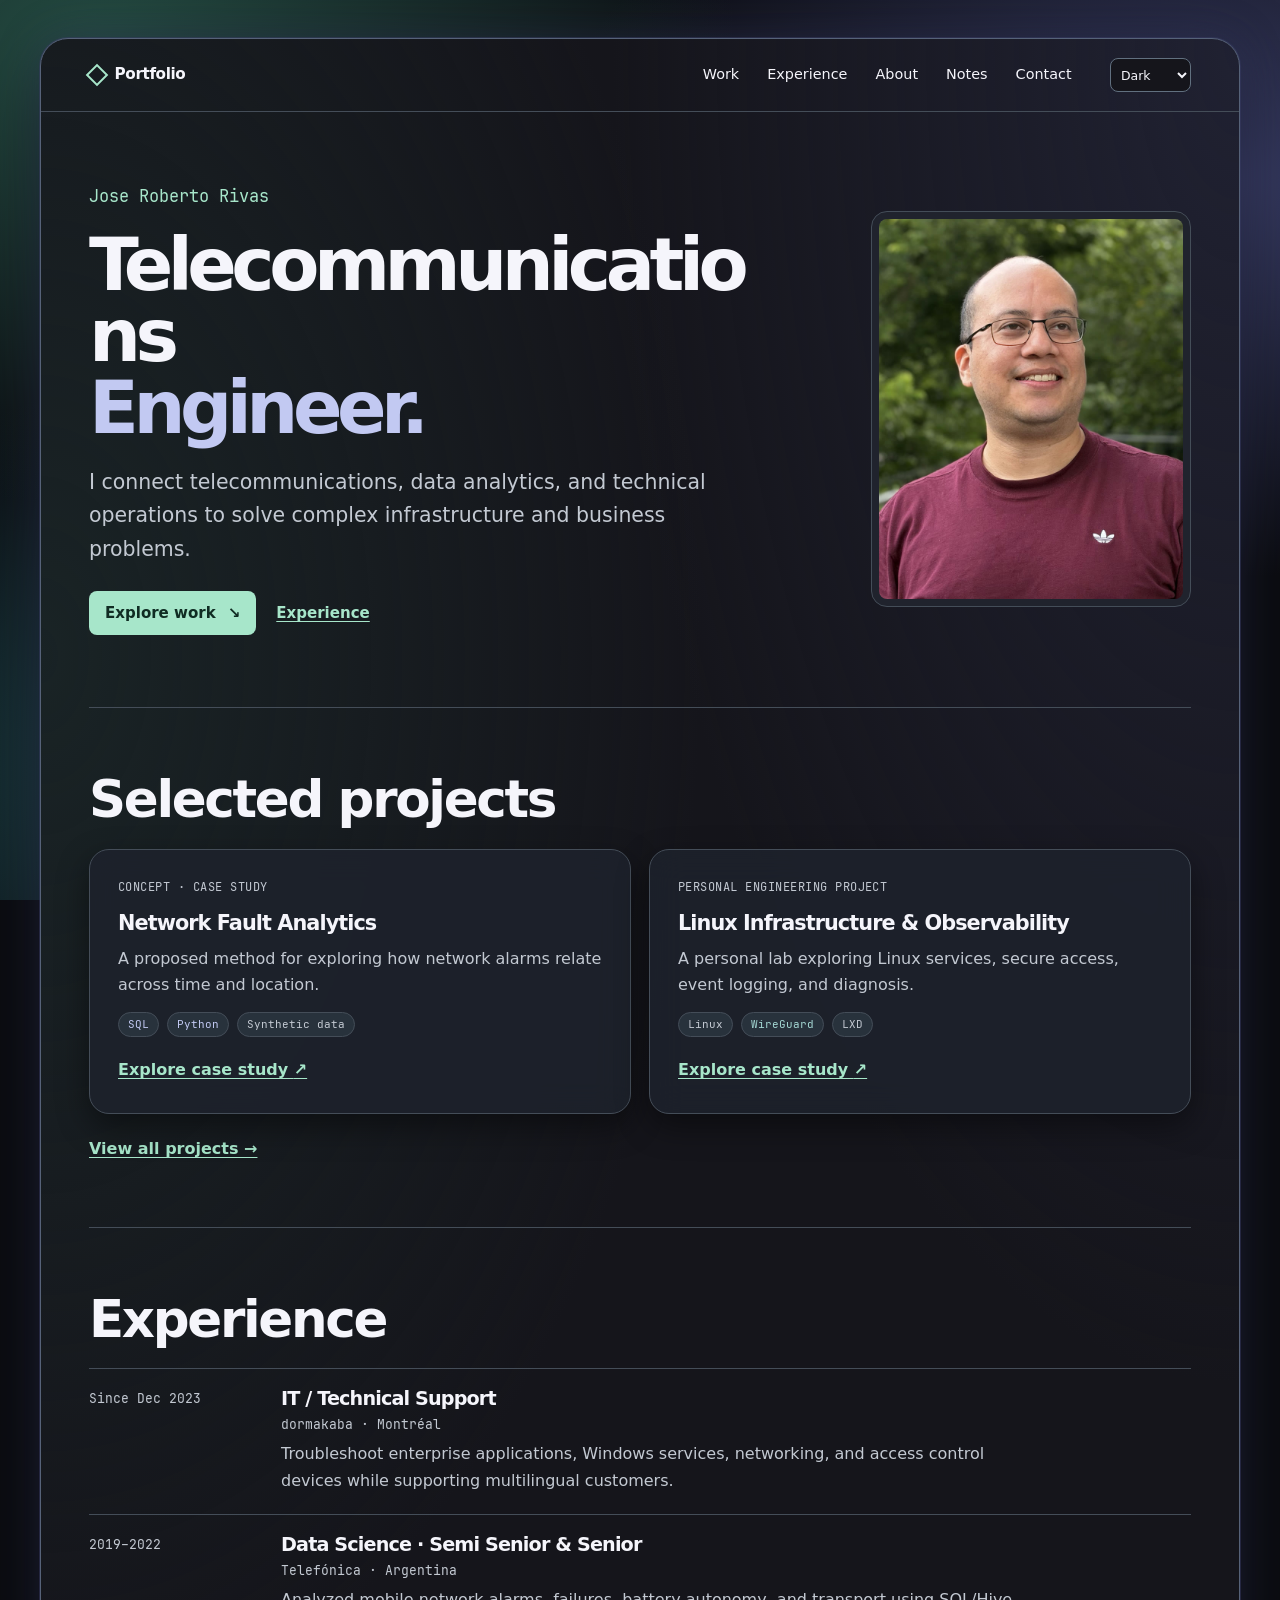
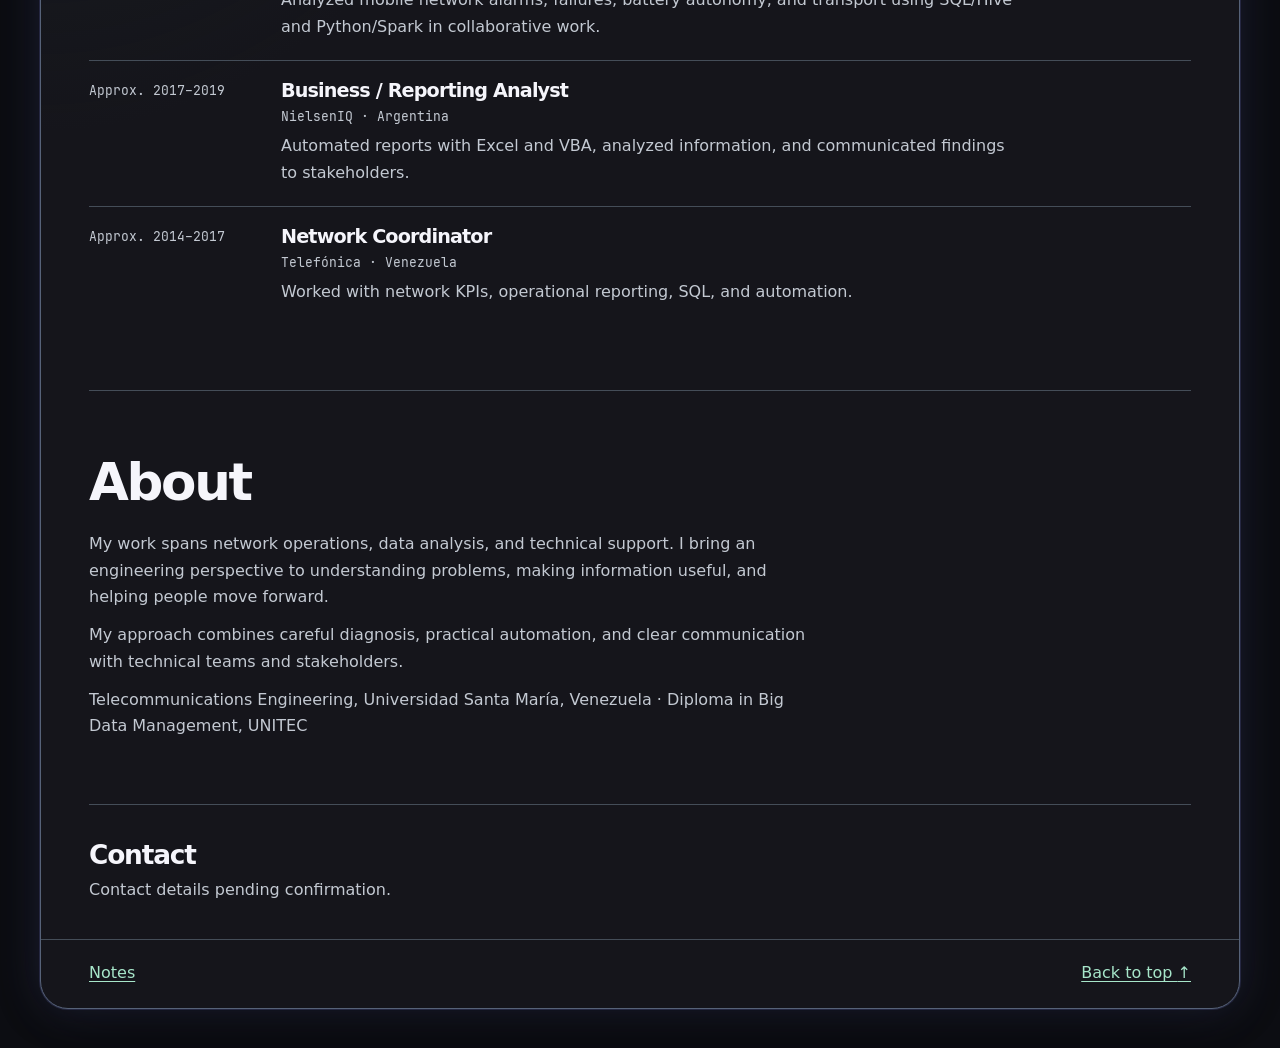
==== site/index.html @ 0d496533 "Initialize portfolio with Model 5" ====
<!doctype html>
<html lang="en">
<head>
  <meta charset="utf-8">
  <meta name="viewport" content="width=device-width, initial-scale=1">
  <title>Jose Roberto Rivas | Telecommunications Engineer</title>
  <meta name="description" content="I connect telecommunications, data analytics, and technical operations to solve complex infrastructure and business problems.">
  <link rel="icon" href="data:,">
  <script src="assets/js/main.js"></script>
  <link rel="stylesheet" href="assets/css/signal.css">
</head>
<body>
  <a class="skip" href="#main">Skip to content</a>
  <div class="site-frame">
    <header class="site-header" id="top">
      <div class="wrap masthead">
        <a class="wordmark" href="index.html" aria-current="page">Portfolio</a>
        <nav class="site-nav" aria-label="Main navigation">
          <a href="#work">Work</a>
          <a href="#experience">Experience</a>
          <a href="#about">About</a>
          <a href="blog/">Notes</a>
          <a href="#contact">Contact</a>
        </nav>
        <div class="theme-control" hidden>
          <select aria-label="Appearance" data-theme-select>
            <option value="dark">Dark</option>
            <option value="light">Light</option>
            <option value="system">System</option>
          </select>
        </div>
      </div>
    </header>
    <main id="main" tabindex="-1">
      <div class="wrap">
        <section class="hero" aria-labelledby="role">
          <div>
            <p class="hero-name mono">Jose Roberto Rivas</p>
            <h1 id="role">Telecommunications <span>Engineer.</span></h1>
            <p class="lead">I connect telecommunications, data analytics, and technical operations to solve complex infrastructure and business problems.</p>
            <div class="actions">
              <a class="button" href="#work">Explore work <span aria-hidden="true">↘</span></a>
              <a class="secondary" href="#experience">Experience</a>
            </div>
          </div>
          <figure class="portrait">
            <img src="assets/images/jose-roberto-rivas.jpg" width="800" height="1000"
              alt="Portrait of Jose Roberto Rivas" fetchpriority="high">
          </figure>
        </section>
        <section class="section" id="work" aria-labelledby="selected-projects">
          <div class="section-head">
            <h2 id="selected-projects">
              Selected projects
            </h2>
          </div>
          <div class="project-grid">
            <article class="card">
              <div class="label">
                Concept · Case study
              </div>
              <h3>
                Network Fault Analytics
              </h3>
              <p>
                A proposed method for exploring how network alarms relate across time and location.
              </p>
              <div class="tag-row">
                <span class="tag tag-indigo">
                  SQL
                </span>
                <span class="tag tag-indigo">
                  Python
                </span>
                <span class="tag">
                  Synthetic data
                </span>
              </div>
              <a class="card-link" href="projects/network-analytics.html" aria-label="Explore case study: Network Fault Analytics">
                Explore case study
                <span aria-hidden="true">
                  ↗
                </span>
              </a>
            </article>
            <article class="card">
              <div class="label">
                Personal engineering project
              </div>
              <h3>
                Linux Infrastructure &amp; Observability
              </h3>
              <p>
                A personal lab exploring Linux services, secure access, event logging, and diagnosis.
              </p>
              <div class="tag-row">
                <span class="tag">
                  Linux
                </span>
                <span class="tag tag-teal">
                  WireGuard
                </span>
                <span class="tag">
                  LXD
                </span>
              </div>
              <a class="card-link" href="projects/infrastructure-observability.html" aria-label="Explore case study: Linux Infrastructure &amp; Observability">
                Explore case study
                <span aria-hidden="true">
                  ↗
                </span>
              </a>
            </article>
          </div>
          <a class="section-action" href="projects/">
            View all projects →
          </a>
        </section>
        <section class="section" id="experience">
          <div class="section-heading"><h2>Experience</h2></div>
            <div class="timeline">
              <article class="role">
                <div class="date">
                  Since Dec 2023
                </div>
                <div>
                  <h3>
                    IT / Technical Support
                  </h3>
                  <p class="place">
                    dormakaba · Montréal
                  </p>
                  <p>
                    Troubleshoot enterprise applications, Windows services, networking, and access control devices while supporting multilingual customers.
                  </p>
                </div>
              </article>
              <article class="role">
                <div class="date">
                  2019–2022
                </div>
                <div>
                  <h3>
                    Data Science · Semi Senior &amp; Senior
                  </h3>
                  <p class="place">
                    Telefónica · Argentina
                  </p>
                  <p>
                    Analyzed mobile network alarms, failures, battery autonomy, and transport using SQL/Hive and Python/Spark in collaborative work.
                  </p>
                </div>
              </article>
              <article class="role">
                <div class="date">
                  Approx. 2017–2019
                </div>
                <div>
                  <h3>
                    Business / Reporting Analyst
                  </h3>
                  <p class="place">
                    NielsenIQ · Argentina
                  </p>
                  <p>
                    Automated reports with Excel and VBA, analyzed information, and communicated findings to stakeholders.
                  </p>
                </div>
              </article>
              <article class="role">
                <div class="date">
                  Approx. 2014–2017
                </div>
                <div>
                  <h3>
                    Network Coordinator
                  </h3>
                  <p class="place">
                    Telefónica · Venezuela
                  </p>
                  <p>
                    Worked with network KPIs, operational reporting, SQL, and automation.
                  </p>
                </div>
              </article>
            </div>
        </section>
        <section class="section" id="about">
          <div class="section-heading"><h2>About</h2></div>
          <div class="about-copy">
            <p>
                  My work spans network operations, data analysis, and technical support. I bring an engineering perspective to understanding problems, making information useful, and helping people move forward.
                </p>
                <p>
                  My approach combines careful diagnosis, practical automation, and clear communication with technical teams and stakeholders.
                </p>
                <p>
                  Telecommunications Engineering, Universidad Santa María, Venezuela · Diploma in Big Data Management, UNITEC
                </p>
          </div>
        </section>
        <section class="section" id="contact">
          <h2>Contact</h2>
          <p class="contact-copy">Contact details pending confirmation.</p>
        </section>
      </div>
    </main>
    <footer class="footer">
      <div class="wrap">
        <a href="blog/">Notes</a>
        <a href="#top">Back to top <span aria-hidden="true">↑</span></a>
      </div>
    </footer>
  </div>
</body>
</html>
---- site/assets/css/signal.css ----
@font-face {
  font-family: 'JetBrains Mono';
  src: url('../fonts/JetBrainsMono-Regular.woff2') format('woff2');
  font-weight: 400;
  font-display: swap;
}

/* Ghostty Editorial Window palette, mapped to SIGNAL's editorial components. */
:root {
  color-scheme: dark;
  --canvas: #0d0e13;
  --bg: #15151b;
  --glow-mint: #254d43;
  --glow-lavender: #383c64;
  --glow-teal: #204b50;
  --frame-shadow: rgb(0 0 0 / .44);
  --frame-rim: #566278;
  --card-glass: rgb(30 34 45 / .86);
  --tag-surface: #28323c;
  --tag-teal: #a4d7d3;
  --surface: #20232d;
  --text: #f5f5fb;
  --muted: #c3c9d2;
  --line: #444d58;
  --figure-line: #61707f;
  --accent: #a7e6ca;
  --title-accent: #c2c9f2;
  --button: #a7e6ca;
  --button-text: #102c23;
  --button-hover: #c0efdb;
  --mono: 'JetBrains Mono', ui-monospace, monospace;
}

:root[data-theme='light'] {
  color-scheme: light;
  --canvas: #e8edf1;
  --bg: #f7f9f9;
  --glow-mint: #c9e9df;
  --glow-lavender: #d7d9ef;
  --glow-teal: #c7e4e7;
  --frame-shadow: rgb(31 54 60 / .16);
  --frame-rim: #a8b6be;
  --card-glass: rgb(255 255 255 / .8);
  --tag-surface: #e7eeef;
  --tag-teal: #155d63;
  --surface: #e7eeef;
  --text: #18252b;
  --muted: #42545d;
  --line: #c7d1d2;
  --figure-line: #74878e;
  --accent: #126249;
  --title-accent: #424e91;
}

@media (prefers-color-scheme: light) {
  :root[data-theme='system'] {
    color-scheme: light;
    --canvas: #e8edf1;
    --bg: #f7f9f9;
    --glow-mint: #c9e9df;
    --glow-lavender: #d7d9ef;
    --glow-teal: #c7e4e7;
    --frame-shadow: rgb(31 54 60 / .16);
    --frame-rim: #a8b6be;
    --card-glass: rgb(255 255 255 / .8);
    --tag-surface: #e7eeef;
    --tag-teal: #155d63;
    --surface: #e7eeef;
    --text: #18252b;
    --muted: #42545d;
    --line: #c7d1d2;
    --figure-line: #74878e;
    --accent: #126249;
    --title-accent: #424e91;
  }
}

* { box-sizing: border-box; }
html { scroll-padding-top: 1rem; }
body {
  margin: 0;
  background:
    radial-gradient(ellipse at 8% 5%, var(--glow-mint), transparent 38%),
    radial-gradient(ellipse at 95% 20%, var(--glow-lavender), transparent 39%),
    radial-gradient(ellipse at 20% 85%, var(--glow-teal), transparent 37%),
    var(--canvas);
  background-attachment: fixed;
  color: var(--text);
  font: 1rem/1.65 system-ui, sans-serif;
}
[hidden] { display: none !important; }
h1, h2, h3, p, figure, dl, dd { margin: 0; }
h1, h2, h3 { line-height: 1.06; letter-spacing: -.045em; }
h2 { font-size: clamp(1.9rem, 4.3cqi, 3.25rem); }
h3 { font-size: clamp(1.25rem, 2.7cqi, 2rem); }
a { color: var(--accent); text-underline-offset: .2em; }
a:focus-visible, select:focus-visible {
  outline: 2px solid var(--accent);
  outline-offset: 4px;
}
.site-frame {
  width: min(1200px, calc(100% - 64px));
  container-type: inline-size;
  margin: clamp(20px, 3vw, 44px) auto;
  border: 1px solid var(--frame-rim);
  border-radius: 28px;
  background: var(--bg);
  background:
    radial-gradient(ellipse at 100% 0%, color-mix(in srgb, var(--glow-lavender) 31%, var(--bg)), transparent 37%),
    radial-gradient(ellipse at 0% 24%, color-mix(in srgb, var(--glow-mint) 25%, var(--bg)), transparent 39%),
    var(--bg);
  box-shadow:
    0 0 0 1px color-mix(in srgb, var(--glow-lavender) 50%, transparent),
    0 0 42px color-mix(in srgb, var(--glow-lavender) 42%, transparent),
    0 22px 76px var(--frame-shadow);
}
.wrap { width: calc(100% - 96px); margin-inline: auto; }
.skip {
  position: absolute;
  z-index: 2;
  top: .75rem;
  left: .75rem;
  transform: translateY(-180%);
  padding: .55rem .85rem;
  background: var(--surface);
}
.skip:focus { transform: none; }
.mono { font: .76rem/1.5 var(--mono); }
.site-header { border-bottom: 1px solid var(--line); }
.masthead {
  display: grid;
  grid-template-columns: 1fr auto auto;
  align-items: center;
  gap: clamp(12px, 3vw, 42px);
  min-height: 72px;
}
.wordmark {
  justify-self: start;
  display: inline-flex;
  gap: .6rem;
  align-items: center;
  min-height: 44px;
  color: var(--text);
  font-size: .95rem;
  font-weight: 690;
  letter-spacing: -.025em;
  text-decoration: none;
}
.wordmark::before {
  content: '';
  width: 12px;
  height: 12px;
  border: 2px solid var(--accent);
  transform: rotate(45deg);
}
.site-nav { display: flex; gap: clamp(8px, 2.5vw, 28px); }
.site-nav a {
  display: inline-grid;
  place-items: center;
  min-height: 44px;
  color: var(--text);
  font-size: .9rem;
  text-decoration: none;
}
.site-nav a:hover, .site-nav a[aria-current] { color: var(--accent); text-decoration: underline; }
.theme-control select {
  min-height: 34px;
  max-width: 100%;
  padding: 4px 6px;
  border: 1px solid var(--figure-line);
  border-radius: 8px;
  color: var(--text);
  background: var(--bg);
  font: .78rem system-ui, sans-serif;
}
.hero {
  display: grid;
  grid-template-columns: minmax(0, 1fr) minmax(248px, .55fr);
  align-items: center;
  gap: clamp(32px, 5cqi, 60px);
  padding-block: clamp(44px, 6cqi, 72px);
}
.hero h1 {
  font-size: clamp(2.65rem, 5.6vw, 4.6rem);
  font-size: clamp(2.65rem, 6.1cqi, 4.6rem);
  letter-spacing: -.075em;
  line-height: .98;
  overflow-wrap: anywhere;
}
.hero h1 span { display: block; color: var(--title-accent); }
.hero-name {
  color: var(--accent);
  font-size: clamp(.875rem, 1.3vw, 1.05rem);
  margin-bottom: 20px;
}
.portrait {
  width: min(100%, 320px);
  justify-self: end;
  border: 1px solid var(--line);
  border-radius: 16px;
  padding: 7px;
  background: var(--surface);
}
.portrait img {
  display: block;
  width: 100%;
  height: auto;
  border-radius: 8px;
}
.lead {
  max-width: 54ch;
  color: var(--muted);
  font-size: clamp(1.04rem, 1.75cqi, 1.28rem);
  margin-top: 22px;
}
.actions { display: flex; flex-wrap: wrap; align-items: center; gap: 12px 20px; margin-top: 24px; }
.button, .secondary {
  display: inline-flex;
  align-items: center;
  gap: .75rem;
  min-height: 44px;
  font-size: .94rem;
  font-weight: 650;
}
.button {
  background: var(--button);
  color: var(--button-text);
  border-radius: 8px;
  padding: 8px 16px;
  text-decoration: none;
  transition: background-color 140ms ease;
}
.button:hover { background: var(--button-hover); }
.project-grid {
  display: grid;
  grid-template-columns: repeat(2, minmax(0, 1fr));
  gap: 18px;
}
.card {
  position: relative;
  display: flex;
  flex-direction: column;
  padding: clamp(18px, 2.6cqi, 28px);
  border: 1px solid var(--line);
  border-radius: 20px;
  background: var(--surface);
  box-shadow: 0 12px 32px var(--frame-shadow);
  transition: transform 160ms ease;
}
@supports ((backdrop-filter: blur(16px)) or (-webkit-backdrop-filter: blur(16px))) {
  .card {
    background: var(--card-glass);
    -webkit-backdrop-filter: blur(16px);
    backdrop-filter: blur(16px);
  }
}
.card:hover { transform: translateY(-2px); }
.card:focus-within {
  outline: 2px solid var(--accent);
  outline-offset: 4px;
}
.card .label {
  color: var(--muted);
  font: .75rem/1.5 var(--mono);
  letter-spacing: .04em;
  text-transform: uppercase;
}
.card h3 { margin: 16px 0 12px; font-size: 1.3rem; }
.card p { color: var(--muted); }
.tag-row { display: flex; flex-wrap: wrap; gap: 8px; margin: 14px 0 12px; }
.tag {
  padding: 3px 9px;
  border: 1px solid var(--line);
  border-radius: 999px;
  background: var(--tag-surface);
  color: var(--muted);
  font: .7rem/1.5 var(--mono);
}
.tag-indigo { color: var(--title-accent); }
.tag-teal { color: var(--tag-teal); }
.card-link {
  align-self: flex-start;
  margin-top: auto;
  padding-top: 8px;
  min-height: 36px;
  font-weight: 650;
}
.card-link::after { content: ''; position: absolute; inset: 0; border-radius: 20px; }
.card-link:focus-visible { outline: none; }
.section-action { display: inline-block; margin-top: 22px; font-weight: 650; }
#work h2 { margin-bottom: 22px; }
@media (prefers-reduced-transparency: reduce), (prefers-contrast: more) {
  .site-frame { background: var(--bg); }
  .card {
    background: var(--surface);
    -webkit-backdrop-filter: none;
    backdrop-filter: none;
  }
}
.section { padding-block: clamp(32px, 5vw, 68px); border-top: 1px solid var(--line); }
.section-heading { display: flex; justify-content: space-between; align-items: end; gap: 8px 20px; flex-wrap: wrap; margin-bottom: 22px; }
.section-heading a { font-weight: 650; }
.chapter {
  display: grid;
  grid-template-columns: 4.5rem minmax(0, 1fr) minmax(0, .8fr);
  gap: clamp(16px, 3vw, 36px);
  align-items: start;
  padding-block: 24px;
  border-top: 1px solid var(--line);
}
.chapter:last-child { border-bottom: 1px solid var(--line); }
.chapter-number { color: var(--accent); }
.chapter-status { display: block; color: var(--muted); margin-bottom: 7px; }
.chapter-detail p { color: var(--muted); }
.chapter-detail p + p { margin-top: 8px; }
.chapter-detail a { display: inline-flex; align-items: center; min-height: 44px; font-weight: 650; }
.role {
  display: grid;
  grid-template-columns: 10rem minmax(0, 1fr);
  gap: .5rem 2rem;
  border-top: 1px solid var(--line);
  padding-block: 20px;
}
.role h3 { font-size: 1.2rem; }
.role .date, .role .place { color: var(--muted); font: .8rem/1.55 var(--mono); }
.role .place { margin-block: 6px; }
.role div > p:last-child, .about-copy, .contact-copy { color: var(--muted); max-width: 72ch; }
.about-copy p + p { margin-top: 12px; }
#contact { padding-block: 36px; }
#contact h2 { font-size: 1.65rem; margin-bottom: 8px; }
.footer {
  border-top: 1px solid var(--line);
  padding-block: 20px;
}
.footer .wrap { display: flex; justify-content: space-between; gap: 8px 16px; flex-wrap: wrap; }
.footer a { min-height: 28px; }
.article-head { padding-block: clamp(32px, 6vw, 72px) 32px; border-bottom: 1px solid var(--line); }
.article-head h1 {
  max-width: 20ch;
  margin-top: 16px;
  font-size: clamp(2.35rem, 6.4cqi, 5.1rem);
  overflow-wrap: anywhere;
}
.breadcrumb {
  display: flex;
  flex-wrap: wrap;
  align-items: center;
  gap: 8px;
  color: var(--muted);
  margin-bottom: 20px;
}
.article-status { color: var(--accent); }
.article-grid {
  display: grid;
  grid-template-columns: minmax(10rem, 1fr) minmax(0, 3.5fr);
  gap: clamp(20px, 5vw, 70px);
  padding-block: 36px 72px;
}
.contents { border-top: 2px solid var(--accent); align-self: start; padding-top: 12px; }
.contents h2 { font: .8rem/1.5 var(--mono); letter-spacing: 0; }
.contents ol { margin: .5rem 0 0; padding-left: 1.3rem; }
.contents a { display: inline-block; min-height: 28px; }
.case-copy { max-width: 70ch; }
.case-copy section + section { margin-top: 32px; }
.case-copy h2 { font-size: clamp(1.42rem, 3cqi, 2.05rem); margin-bottom: 10px; }
.case-copy p { color: var(--muted); }
.case-copy figure { margin: 18px 0; }
.example { margin: 16px 0; padding: 10px clamp(8px, 2vw, 20px); background: var(--surface); border-radius: 12px; }
.example table { border-collapse: collapse; width: 100%; font-size: .94rem; text-align: left; }
.example caption { padding-block: 8px; text-align: left; color: var(--muted); }
.example th, .example td { padding: 8px 4px; border-bottom: 1px solid var(--figure-line); }
.concept { display: flex; flex-wrap: wrap; gap: 8px; align-items: center; padding: 12px; background: var(--surface); border-radius: 12px; }
.concept span { font-family: var(--mono); font-size: .85rem; }
.concept b { color: var(--accent); }
.case-return { display: inline-block; margin-top: 30px; min-height: 28px; }

@media (max-width: 1040px) {
  .wrap { width: calc(100% - 64px); }
  .hero { gap: 30px; }
}

@media (max-width: 820px) {
  .hero { grid-template-columns: minmax(0, 1fr); max-width: 38rem; gap: 28px; padding-block: 44px 48px; }
  .hero h1 { font-size: clamp(1.85rem, 8.5cqi, 3.8rem); }
  .hero-name { margin-bottom: 14px; }
  .portrait { justify-self: start; width: min(72%, 270px); }

  .chapter { grid-template-columns: 2.5rem minmax(0, 1fr); gap: 10px 18px; }
  .chapter-detail { grid-column: 2; }
}

@media (max-width: 700px) {
  .site-frame {
    width: calc(100% - 20px);
    margin-block: 10px;
    border-radius: 22px;
  }
  .wrap { width: calc(100% - 32px); }
  .project-grid { grid-template-columns: minmax(0, 1fr); }
  .masthead { grid-template-columns: 1fr auto; min-height: auto; gap: 0 10px; padding-top: 2px; }
  .site-nav { grid-column: 1 / -1; grid-row: 2; justify-content: space-between; border-top: 1px solid var(--line); }
  .site-nav a { font-size: .84rem; }
  .theme-control { grid-column: 2; grid-row: 1; }
  .article-grid, .role { grid-template-columns: minmax(0, 1fr); }
  .article-grid { padding-block: 28px 52px; }
  .contents ol { display: flex; flex-wrap: wrap; gap: 4px 20px; }
}

@media (prefers-reduced-motion: reduce) {
  *, *::before, *::after { transition: none !important; }
}
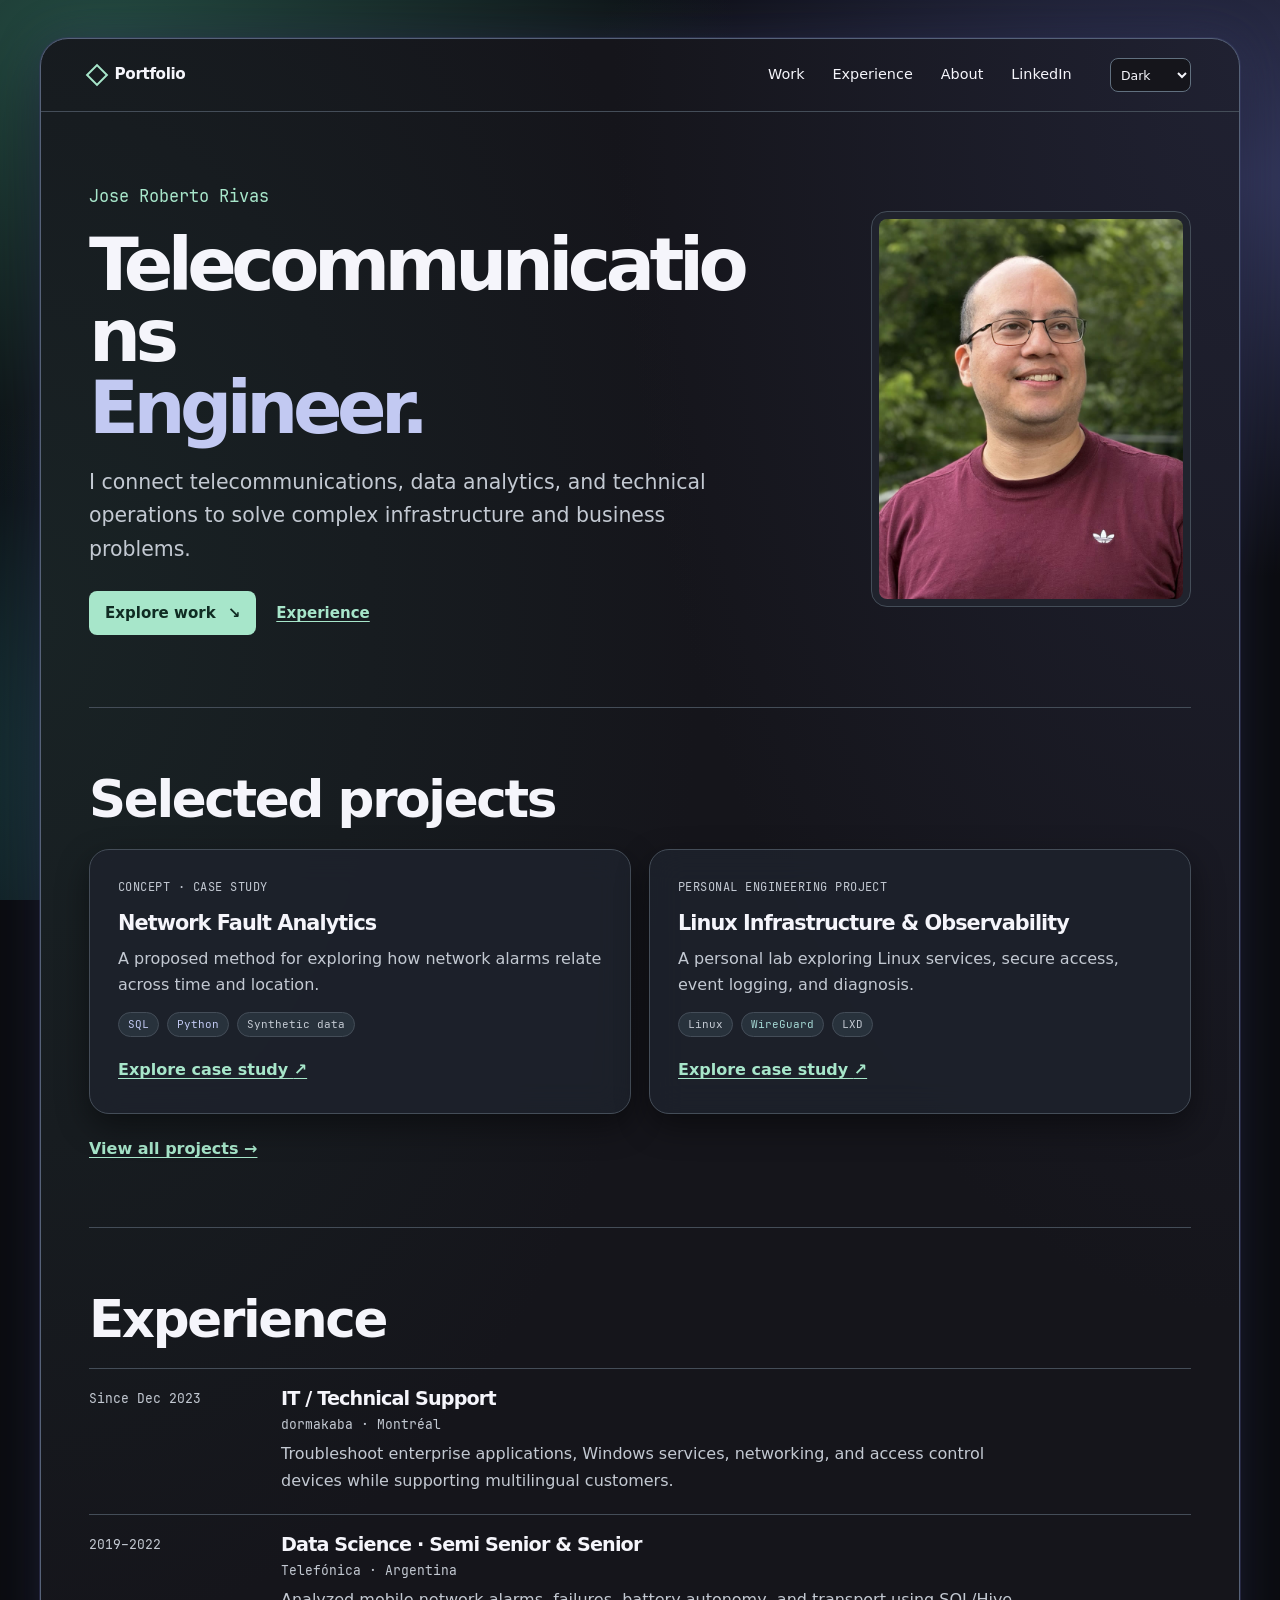
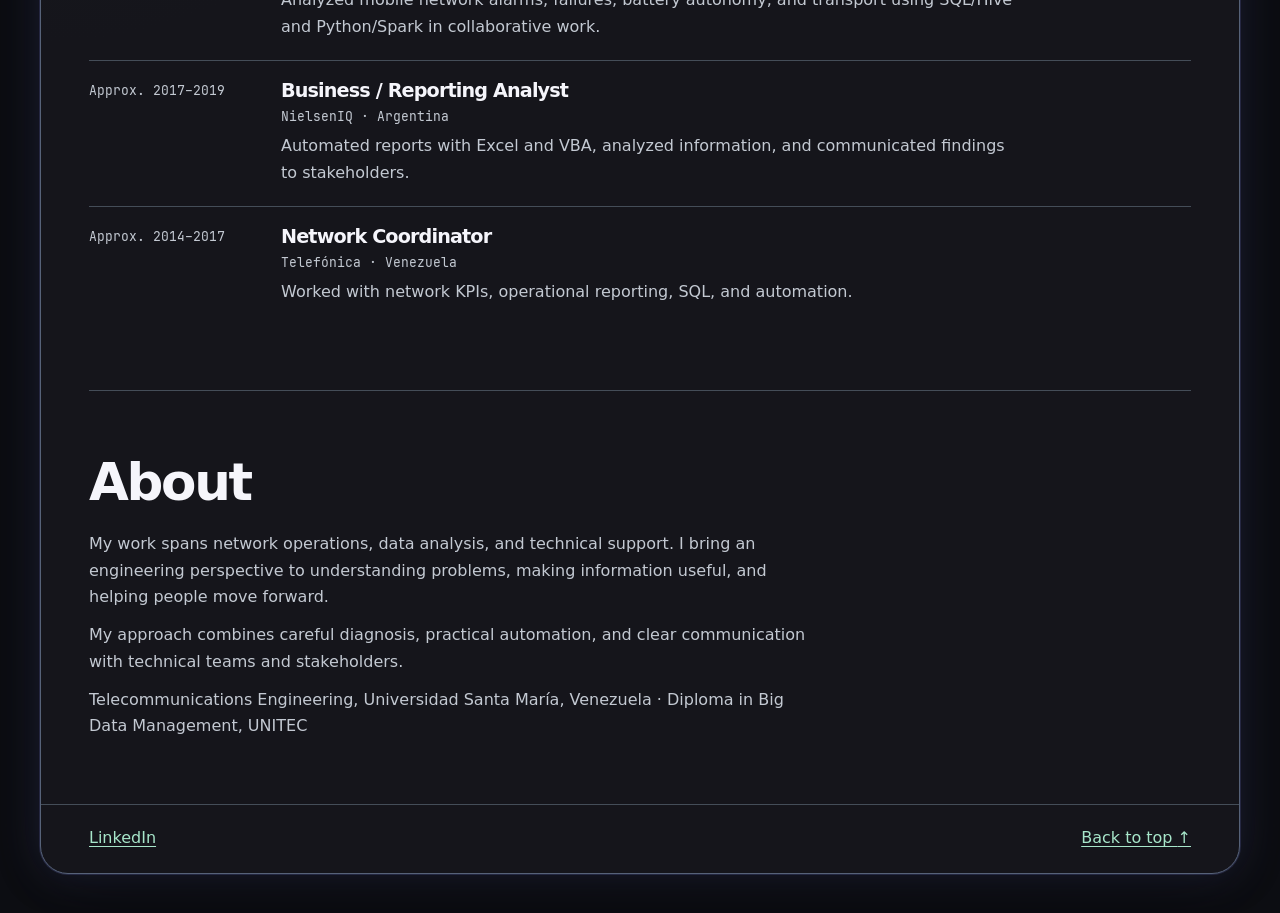
==== commit b75a2394: "Replace Notes and Contact with LinkedIn" ====
--- a/site/index.html
+++ b/site/index.html
@@ -19,8 +19,7 @@
           <a href="#work">Work</a>
           <a href="#experience">Experience</a>
           <a href="#about">About</a>
-          <a href="blog/">Notes</a>
-          <a href="#contact">Contact</a>
+          <a href="https://www.linkedin.com/in/jrrivasvivas">LinkedIn</a>
         </nav>
         <div class="theme-control" hidden>
           <select aria-label="Appearance" data-theme-select>
@@ -199,15 +198,11 @@
                 </p>
           </div>
         </section>
-        <section class="section" id="contact">
-          <h2>Contact</h2>
-          <p class="contact-copy">Contact details pending confirmation.</p>
-        </section>
       </div>
     </main>
     <footer class="footer">
       <div class="wrap">
-        <a href="blog/">Notes</a>
+        <a href="https://www.linkedin.com/in/jrrivasvivas">LinkedIn</a>
         <a href="#top">Back to top <span aria-hidden="true">↑</span></a>
       </div>
     </footer>
--- a/site/assets/css/signal.css
+++ b/site/assets/css/signal.css
@@ -324,10 +324,8 @@
 .role h3 { font-size: 1.2rem; }
 .role .date, .role .place { color: var(--muted); font: .8rem/1.55 var(--mono); }
 .role .place { margin-block: 6px; }
-.role div > p:last-child, .about-copy, .contact-copy { color: var(--muted); max-width: 72ch; }
+.role div > p:last-child, .about-copy { color: var(--muted); max-width: 72ch; }
 .about-copy p + p { margin-top: 12px; }
-#contact { padding-block: 36px; }
-#contact h2 { font-size: 1.65rem; margin-bottom: 8px; }
 .footer {
   border-top: 1px solid var(--line);
   padding-block: 20px;
